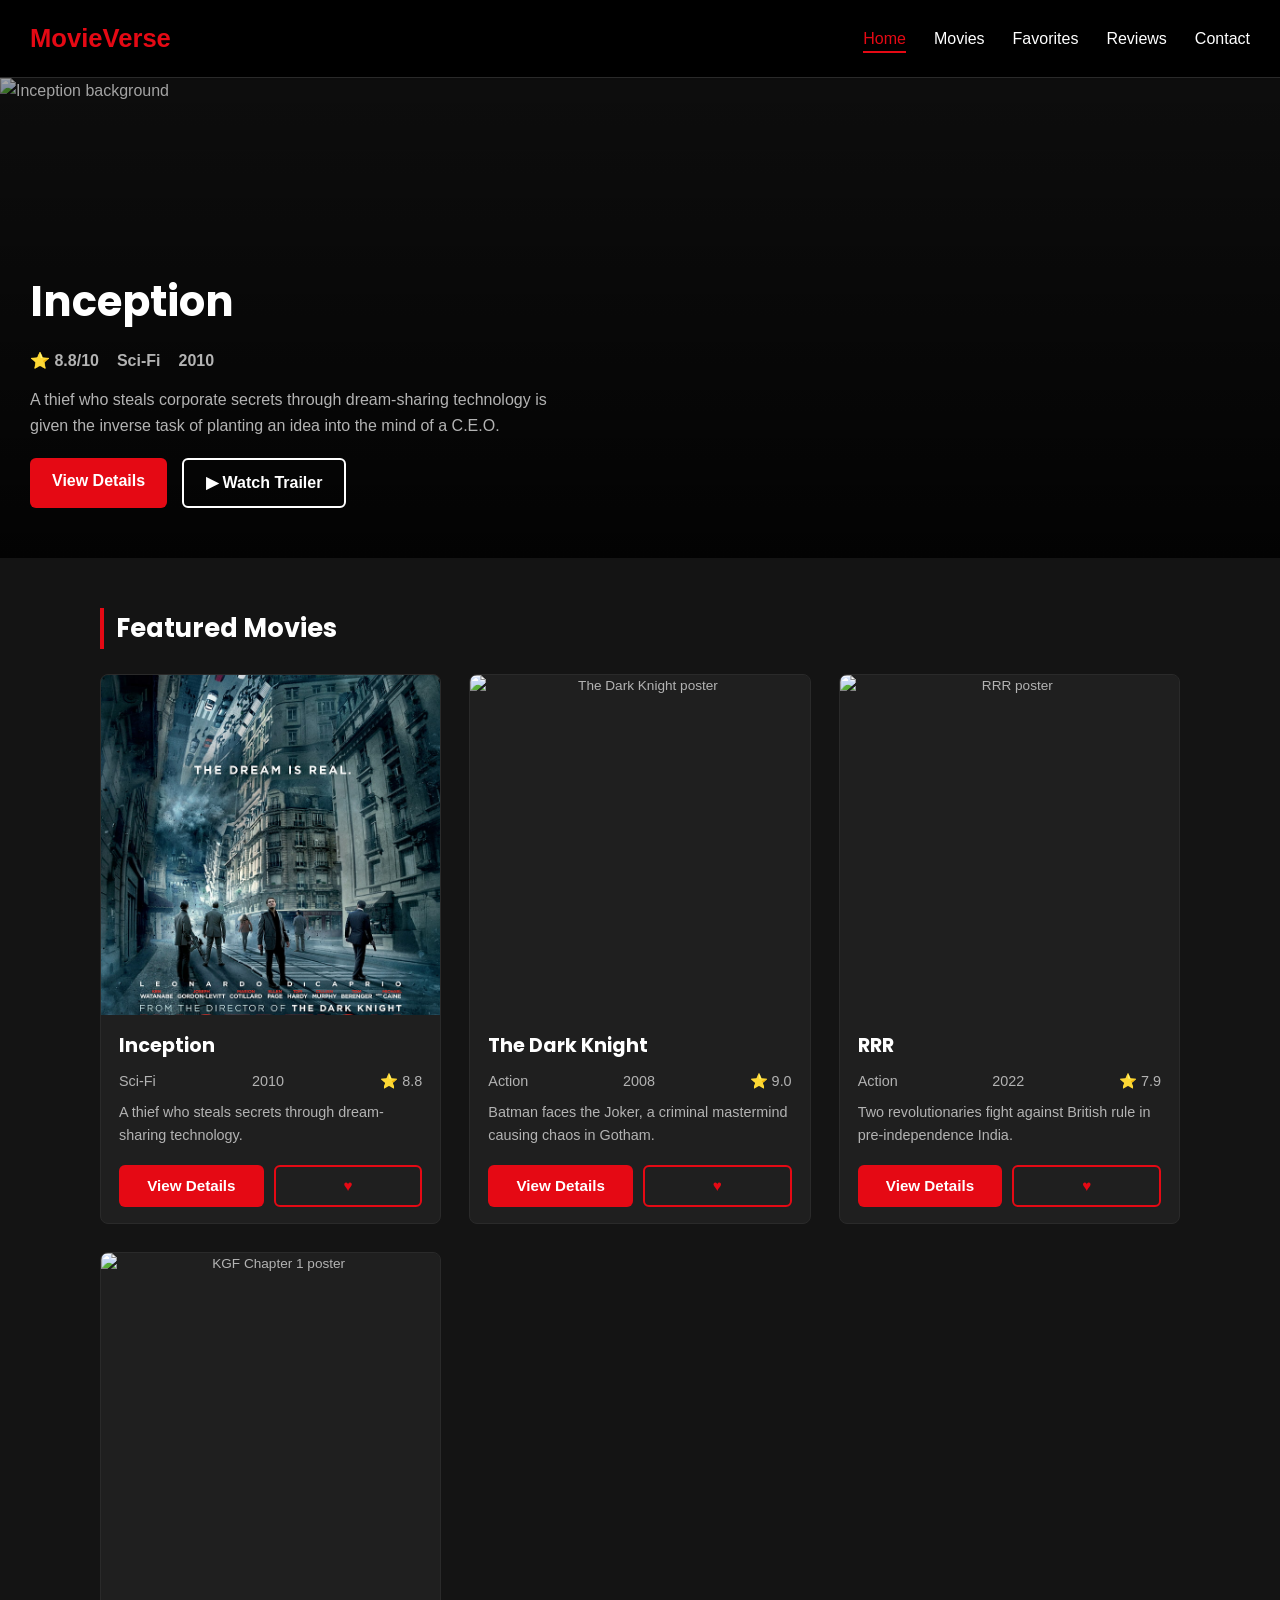
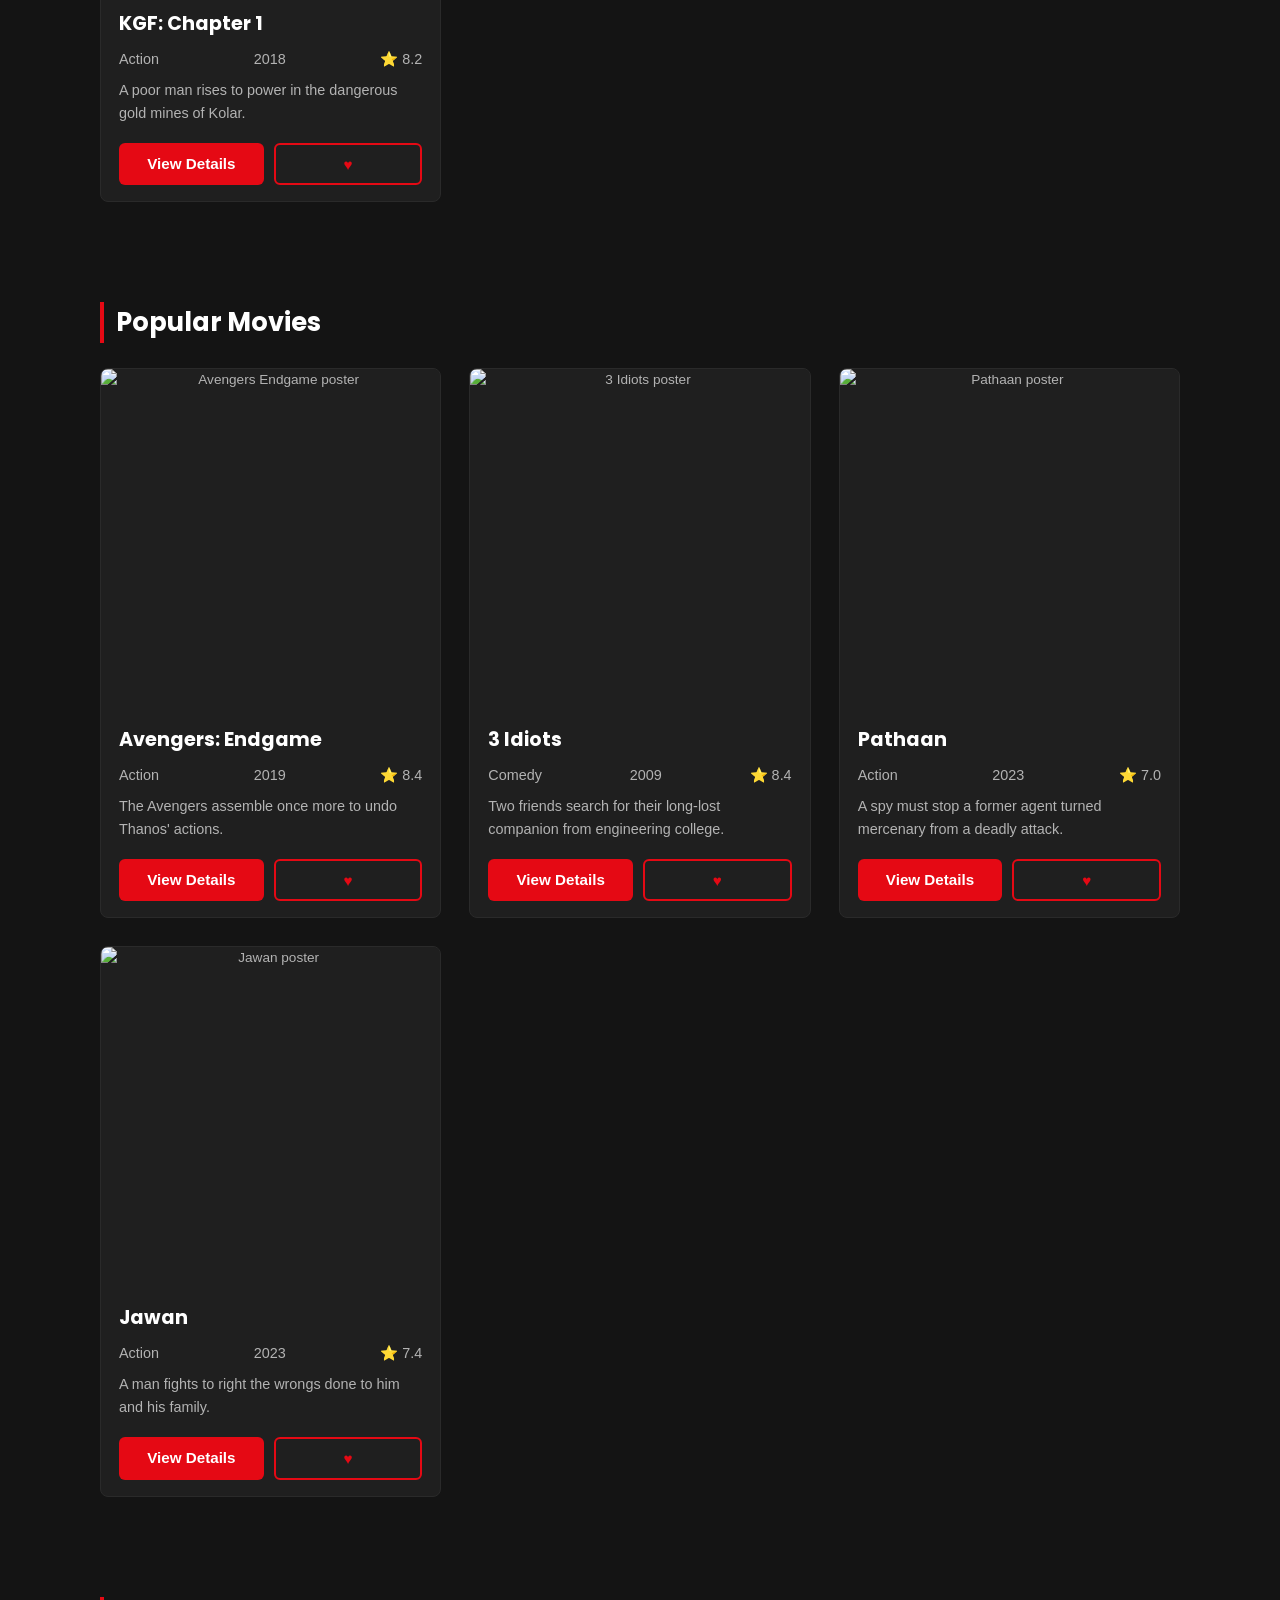
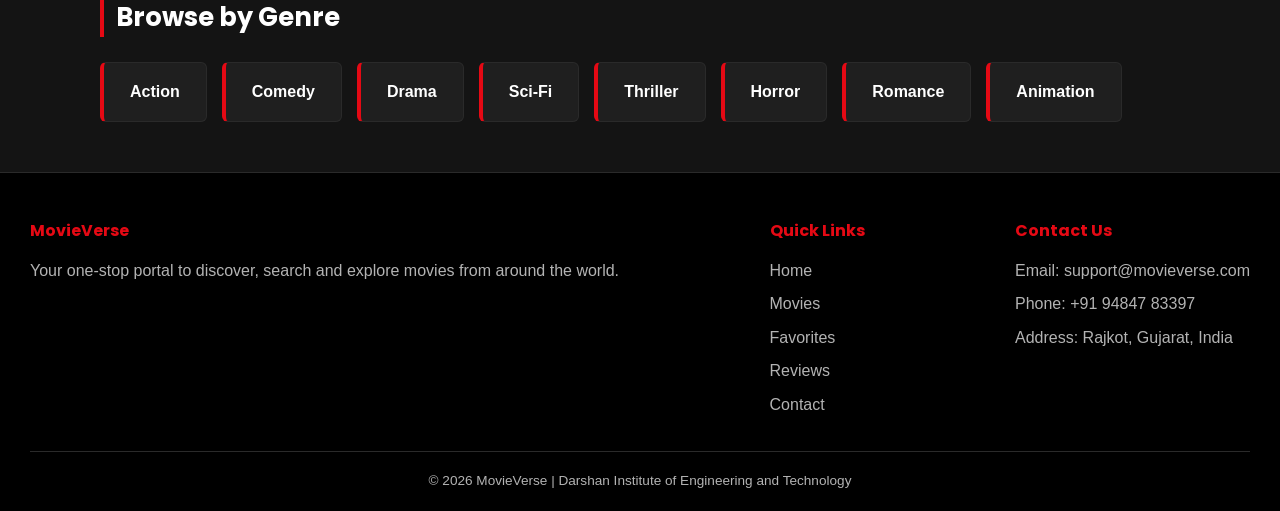
==== index.html @ 6d6afcc7 "commited..." ====
<!DOCTYPE html>
<html lang="en">
<head>
    <meta charset="UTF-8">
    <meta name="viewport" content="width=device-width, initial-scale=1.0">
    <title>CineVerse - Movie Information Portal</title>

    <!-- Google Font  -->
    <link rel="preconnect" href="https://fonts.googleapis.com">
    <link href="https://fonts.googleapis.com/css2?family=Poppins:wght@600;700&display=swap" rel="stylesheet">

    <link rel="stylesheet" href="css/style.css">
</head>
<body>

    <header class="site-header">
        <div class="logo">MovieVerse</div>

        <nav>
            <ul class="nav-menu">
                <li><a href="index.html" class="active">Home</a></li>
                <li><a href="movies.html">Movies</a></li>
                <li><a href="favorites.html">Favorites</a></li>
                <li><a href="reviews.html">Reviews</a></li>
                <li><a href="contact.html">Contact</a></li>
            </ul>
        </nav>
    </header>

    <main>
        <section class="hero">
            <img class="hero-bg" src="https://wallpapercave.com/wp/wp11374646.jpg" alt="Inception background">
            <div class="hero-overlay"></div>
        
            <div class="hero-content">
                <h1>Inception</h1>
                <div class="hero-meta">
                    <span>⭐ 8.8/10</span>
                    <span>Sci-Fi</span>
                    <span>2010</span>
                </div>
                <p>A thief who steals corporate secrets through dream-sharing technology
                    is given the inverse task of planting an idea into the mind of a C.E.O.</p>
        
                <div class="btn-group">
                    <a href="movie-details.html" class="btn">View Details</a>
                    <a href="#" class="btn btn-outline">▶ Watch Trailer</a>
                </div>
            </div>
        </section>

        <div class="container">

            <section class="section">
                <h2 class="section-title">Featured Movies</h2>

                <div class="movie-grid">

                    <article class="movie-card">
                        <img class="movie-poster" src="images/movies/inception.jpg" alt="Inception poster">
                        <div class="movie-info">
                            <h3>Inception</h3>
                            <div class="movie-meta">
                                <span>Sci-Fi</span>
                                <span>2010</span>
                                <span>⭐ 8.8</span>
                            </div>
                            <p class="movie-desc">A thief who steals secrets through dream-sharing technology.</p>
                            <div class="movie-actions">
                                <a href="movie-details.html" class="btn">View Details</a>
                                <button class="btn favoriteButton">♥</button>
                            </div>
                        </div>
                    </article>

                    <article class="movie-card">
                    <img class="movie-poster" src="https://wallpapercave.com/wp/kr87rMu.jpg" alt="The Dark Knight poster">
                        <div class="movie-info">
                            <h3>The Dark Knight</h3>
                            <div class="movie-meta">
                                <span>Action</span>
                                <span>2008</span>
                                <span>⭐ 9.0</span>
                            </div>
                            <p class="movie-desc">Batman faces the Joker, a criminal mastermind causing chaos in Gotham.</p>
                            <div class="movie-actions">
                                <a href="movie-details.html" class="btn">View Details</a>
                                <button class="btn favoriteButton">♥</button>
                            </div>
                        </div>
                    </article>

                    <article class="movie-card">
                        <img class="movie-poster" src="https://wallpapercave.com/wp/wp10944811.jpg" alt="RRR poster">
                        <div class="movie-info">
                            <h3>RRR</h3>
                            <div class="movie-meta">
                                <span>Action</span>
                                <span>2022</span>
                                <span>⭐ 7.9</span>
                            </div>
                            <p class="movie-desc">Two revolutionaries fight against British rule in pre-independence India.</p>
                            <div class="movie-actions">
                                <a href="movie-details.html" class="btn">View Details</a>
                                <button class="btn favoriteButton">♥</button>
                            </div>
                        </div>
                    </article>

                    <article class="movie-card">
                        <img class="movie-poster" src="https://wallpapercave.com/wp/wp4019387.jpg" alt="KGF Chapter 1 poster">
                        <div class="movie-info">
                            <h3>KGF: Chapter 1</h3>
                            <div class="movie-meta">
                                <span>Action</span>
                                <span>2018</span>
                                <span>⭐ 8.2</span>
                            </div>
                            <p class="movie-desc">A poor man rises to power in the dangerous gold mines of Kolar.</p>
                            <div class="movie-actions">
                                <a href="movie-details.html" class="btn">View Details</a>
                                <button class="btn favoriteButton">♥</button>
                            </div>
                        </div>
                    </article>

                </div>
            </section>

            <!-- ===================== POPULAR MOVIES ===================== -->
            <section class="section">
                <h2 class="section-title">Popular Movies</h2>

                <div class="movie-grid">

                    <article class="movie-card">
                        <img class="movie-poster" src="https://wallpapercave.com/wp/wp4309529.jpg" alt="Avengers Endgame poster">
                        <div class="movie-info">
                            <h3>Avengers: Endgame</h3>
                            <div class="movie-meta">
                                <span>Action</span>
                                <span>2019</span>
                                <span>⭐ 8.4</span>
                            </div>
                            <p class="movie-desc">The Avengers assemble once more to undo Thanos' actions.</p>
                            <div class="movie-actions">
                                <a href="movie-details.html" class="btn">View Details</a>
                                <button class="btn favoriteButton">♥</button>
                            </div>
                        </div>
                    </article>

                    <article class="movie-card">
                        <img class="movie-poster" src="https://wallpapercave.com/wp/wp6568157.jpg" alt="3 Idiots poster">
                        <div class="movie-info">
                            <h3>3 Idiots</h3>
                            <div class="movie-meta">
                                <span>Comedy</span>
                                <span>2009</span>
                                <span>⭐ 8.4</span>
                            </div>
                            <p class="movie-desc">Two friends search for their long-lost companion from engineering college.</p>
                            <div class="movie-actions">
                                <a href="movie-details.html" class="btn">View Details</a>
                                <button class="btn favoriteButton">♥</button>
                            </div>
                        </div>
                    </article>

                    <article class="movie-card">
                        <img class="movie-poster" src="https://wallpapercave.com/wp/wp11957000.jpg" alt="Pathaan poster">
                        <div class="movie-info">
                            <h3>Pathaan</h3>
                            <div class="movie-meta">
                                <span>Action</span>
                                <span>2023</span>
                                <span>⭐ 7.0</span>
                            </div>
                            <p class="movie-desc">A spy must stop a former agent turned mercenary from a deadly attack.</p>
                            <div class="movie-actions">
                                <a href="movie-details.html" class="btn">View Details</a>
                                <button class="btn favoriteButton">♥</button>
                            </div>
                        </div>
                    </article>

                    <article class="movie-card">
                        <img class="movie-poster" src="https://www.bollywoodhungama.com/wp-content/uploads/2021/07/Jawan-1.jpeg" alt="Jawan poster">
                        <div class="movie-info">
                            <h3>Jawan</h3>
                            <div class="movie-meta">
                                <span>Action</span>
                                <span>2023</span>
                                <span>⭐ 7.4</span>
                            </div>
                            <p class="movie-desc">A man fights to right the wrongs done to him and his family.</p>
                            <div class="movie-actions">
                                <a href="movie-details.html" class="btn">View Details</a>
                                <button class="btn favoriteButton">♥</button>
                            </div>
                        </div>
                    </article>

                </div>
            </section>

            <!-- ===================== GENRES ===================== -->
            <section class="section">
                <h2 class="section-title">Browse by Genre</h2>

                <div class="genre-list">
                    <div class="genre-box">Action</div>
                    <div class="genre-box">Comedy</div>
                    <div class="genre-box">Drama</div>
                    <div class="genre-box">Sci-Fi</div>
                    <div class="genre-box">Thriller</div>
                    <div class="genre-box">Horror</div>
                    <div class="genre-box">Romance</div>
                    <div class="genre-box">Animation</div>
                </div>
            </section>

        </div>
    </main>

    <footer class="site-footer">
        <div class="footer-columns">
            <div class="footer-col">
                <h4>MovieVerse</h4>
                <p>Your one-stop portal to discover, search and explore movies from around the world.</p>
            </div>

            <div class="footer-col">
                <h4>Quick Links</h4>
                <a href="index.html">Home</a>
                <a href="movies.html">Movies</a>
                <a href="favorites.html">Favorites</a>
                <a href="reviews.html">Reviews</a>
                <a href="contact.html">Contact</a>
            </div>

            <div class="footer-col">
                <h4>Contact Us</h4>
                <p>Email: support@movieverse.com</p>
                <p>Phone: +91 94847 83397</p>
                <p>Address: Rajkot, Gujarat, India</p>
            </div>
        </div>

        <div class="footer-bottom">
            <p>&copy; 2026 MovieVerse | Darshan Institute of Engineering and Technology</p>
        </div>
    </footer>

    <script src="js/script.js"></script>
</body>
</html>
---- css/style.css ----
/* =====================================================
   MOVIEVERSE - MOVIE INFORMATION PORTAL
   style.css
   Weeks 1-3: HTML + CSS only (no JavaScript yet)
   Theme: Dark cinematic theme with ONE accent color (red)
   Layout tools used: CSS GRID + FLEXBOX
   ===================================================== */

/* -----------------------------------------------------
   1. COLOR VARIABLES
   Only a few simple variables for the main colors.
   This keeps the theme consistent and easy to change.
   ----------------------------------------------------- */
:root {
    --bg-dark: #141414;       /* main page background */
    --bg-card: #1f1f1f;       /* card / surface background */
    --accent: #e50914;        /* single accent color (red) */
    --text-main: #ffffff;     /* main text color */
    --text-secondary: #b3b3b3;/* secondary / muted text color */
}

/* -----------------------------------------------------
   2. RESET
   Removes default browser spacing so layout is predictable.
   ----------------------------------------------------- */
* {
    margin: 0;
    padding: 0;
    box-sizing: border-box;
}

body {
    background-color: var(--bg-dark);
    color: var(--text-main);
    font-family: Arial, Helvetica, sans-serif;
    line-height: 1.6;
}

h1, h2, h3, h4 {
    font-family: 'Poppins', sans-serif;
}

a {
    text-decoration: none;
    color: inherit;
}

ul {
    list-style: none;
}

img {
    max-width: 100%;
    display: block;
}

/* -----------------------------------------------------
   3. CONTAINER
   A simple reusable class to keep page content centered
   and away from the edges of the screen.
   ----------------------------------------------------- */
.container {
    max-width: 1200px;
    margin: 0 auto;
    padding: 0 30px;
}

/* -----------------------------------------------------
   4. HEADER + NAVIGATION (FLEXBOX)
   Flexbox places the logo and the nav menu on the
   same row, with space between them.
   ----------------------------------------------------- */
.site-header {
    background-color: #000000;
    display: flex;
    justify-content: space-between;
    align-items: center;
    padding: 18px 30px;
    position: sticky;
    top: 0;
    z-index: 100;
    border-bottom: 1px solid #2a2a2a;
}

.logo {
    font-size: 1.6rem;
    font-weight: 700;
    color: var(--accent);
}

.nav-menu {
    display: flex;      /* nav items placed side by side */
    gap: 28px;
}

.nav-menu a {
    color: var(--text-main);
    font-weight: 500;
    padding-bottom: 4px;
    border-bottom: 2px solid transparent;
    transition: color 0.2s ease;
}

.nav-menu a:hover,
.nav-menu a.active {
    color: var(--accent);
    border-bottom: 2px solid var(--accent);
}

/* -----------------------------------------------------
   5. BUTTONS
   One consistent button style used across the whole site.
   ----------------------------------------------------- */
.btn {
    display: inline-block;
    background-color: var(--accent);
    color: var(--text-main);
    padding: 10px 22px;
    border: none;
    border-radius: 6px;
    font-weight: 600;
    cursor: pointer;
    transition: transform 0.2s ease, background-color 0.2s ease;
}

.btn:hover {
    background-color: #ff2030;
    transform: translateY(-2px);
}

.btn-outline {
    background-color: transparent;
    border: 2px solid var(--text-main);
}

.btn-outline:hover {
    background-color: var(--text-main);
    color: var(--bg-dark);
}

/* Group of buttons placed side by side (FLEXBOX) */
.btn-group {
    display: flex;
    gap: 15px;
    flex-wrap: wrap;
}

/* -----------------------------------------------------
   6. HERO / BANNER SECTION (Home Page)
   Three stacked layers: photo -> dark overlay -> text.
   FLEXBOX aligns the text at the bottom of the box.
   ----------------------------------------------------- */
.hero {
    position: relative;
    /* anchor point for the layers below */
    height: 480px;
    overflow: hidden;
    /* keeps the photo from spilling outside the box */
    display: flex;
    align-items: flex-end;
}

/* Layer 1: the actual photo, stretched to fill the whole hero box */
.hero-bg {
    position: absolute;
    top: 0;
    left: 0;
    width: 100%;
    height: 100%;
    object-fit: cover;
    /* fills the box without stretching/distorting */
    z-index: 1;
}

/* Layer 2: dark gradient on top of the photo, so white text stays readable */
.hero-overlay {
    position: absolute;
    top: 0;
    left: 0;
    width: 100%;
    height: 100%;
    background: linear-gradient(rgba(0, 0, 0, 0.35), rgba(0, 0, 0, 0.85));
    z-index: 2;
}

/* Layer 3: the text and buttons, sitting above both layers above */
.hero-content {
    position: relative;
    z-index: 3;
    padding: 50px 30px;
    max-width: 600px;
}

.hero-content h1 {
    font-size: 2.6rem;
    margin-bottom: 12px;
}

.hero-meta {
    display: flex;
    /* rating, genre, year placed in one row */
    gap: 18px;
    margin-bottom: 14px;
    color: var(--text-secondary);
    font-weight: 600;
}

.hero-content p {
    color: var(--text-secondary);
    margin-bottom: 20px;
}

/* -----------------------------------------------------
   7. SECTION TITLES
   ----------------------------------------------------- */
.section {
    padding: 50px 30px;
}

.section-title {
    font-size: 1.6rem;
    margin-bottom: 25px;
    border-left: 4px solid var(--accent);
    padding-left: 12px;
}

.section-subtitle {
    color: var(--text-secondary);
    margin-bottom: 25px;
}

/* -----------------------------------------------------
   8. MOVIE GRID (CSS GRID)
   GRID auto-fits as many cards per row as possible.
   This is what makes the layout responsive by itself.
   ----------------------------------------------------- */
.movie-grid {
    display: grid;
    grid-template-columns: repeat(auto-fit, minmax(260px, 1fr));
    gap: 28px;
}

/* -----------------------------------------------------
   9. MOVIE CARD (FLEXBOX inside a GRID item)
   The card itself uses flexbox so its content stacks in
   a column and the buttons stay at the bottom.
   ----------------------------------------------------- */
.movie-card {
    background-color: var(--bg-card);
    border: 1px solid #2a2a2a;
    border-radius: 8px;
    overflow: hidden;
    display: flex;
    flex-direction: column;
    transition: transform 0.25s ease, box-shadow 0.25s ease;
}

.movie-card:hover {
    transform: translateY(-6px);
    box-shadow: 0 10px 22px rgba(229, 9, 20, 0.25);
}

.movie-poster {
    width: 100%;
    height: 340px;
    object-fit: cover;     /* makes any poster size/shape fill the box neatly */
    transition: transform 0.3s ease;

    /* These properties only matter if an image fails to load -
       they turn a broken image into a neat, theme-colored box
       showing the alt text instead of an ugly broken icon. */
    background-color: var(--bg-card);
    color: var(--text-secondary);
    font-size: 0.85rem;
    text-align: center;
}

.movie-card:hover .movie-poster {
    transform: scale(1.05);
}

.movie-info {
    padding: 16px 18px;
    display: flex;
    flex-direction: column;
    gap: 8px;
    flex-grow: 1;
}

.movie-info h3 {
    font-size: 1.2rem;
}

.movie-meta {
    display: flex;         /* genre, year, rating in one row */
    justify-content: space-between;
    color: var(--text-secondary);
    font-size: 0.9rem;
}

.movie-desc {
    color: var(--text-secondary);
    font-size: 0.9rem;
}

.movie-actions {
    display: flex;         /* View Details + Favorite side by side */
    gap: 10px;
    margin-top: auto;      /* pushes the buttons to the bottom */
    padding-top: 10px;
}

.movie-actions .btn {
    flex: 1;
    text-align: center;
    padding: 9px 10px;
    font-size: 0.95rem;
}

.favoriteButton {
    background-color: transparent;
    border: 2px solid var(--accent);
    color: var(--accent);
}

.favoriteButton:hover {
    background-color: var(--accent);
    color: var(--text-main);
}

/* -----------------------------------------------------
   10. GENRE SECTION (FLEXBOX)
   ----------------------------------------------------- */
.genre-list {
    display: flex;
    flex-wrap: wrap;
    gap: 15px;
}

.genre-box {
    background-color: var(--bg-card);
    border: 1px solid #2a2a2a;
    border-left: 4px solid var(--accent);
    padding: 16px 26px;
    border-radius: 6px;
    font-weight: 600;
    transition: background-color 0.2s ease;
}

.genre-box:hover {
    background-color: var(--accent);
}

/* -----------------------------------------------------
   11. SEARCH / FILTER / SORT AREA (Movies page - FLEXBOX)
   ----------------------------------------------------- */
.search-filter-area {
    background-color: var(--bg-card);
    padding: 22px;
    border-radius: 8px;
    margin-bottom: 30px;
    display: flex;
    flex-wrap: wrap;
    gap: 18px;
    align-items: center;
}

.search-box {
    display: flex;
    gap: 10px;
    flex-grow: 1;
    min-width: 220px;
}

.search-box input {
    flex-grow: 1;
    padding: 10px 14px;
    border-radius: 6px;
    border: 1px solid #333;
    background-color: var(--bg-dark);
    color: var(--text-main);
}

.filter-group {
    display: flex;
    flex-wrap: wrap;
    gap: 12px;
}

.filter-group select {
    padding: 9px 12px;
    border-radius: 6px;
    border: 1px solid #333;
    background-color: var(--bg-dark);
    color: var(--text-main);
}

/* -----------------------------------------------------
   12. FORMS (Reviews & Contact pages - FLEXBOX)
   ----------------------------------------------------- */
.form-box {
    background-color: var(--bg-card);
    padding: 30px;
    border-radius: 8px;
    max-width: 550px;
    border-top: 3px solid var(--accent);
}

.form-group {
    display: flex;
    flex-direction: column;
    gap: 6px;
    margin-bottom: 18px;
}

.form-group label {
    font-weight: 600;
}

.form-group input,
.form-group select,
.form-group textarea {
    padding: 10px 12px;
    border-radius: 6px;
    border: 1px solid #333;
    background-color: var(--bg-dark);
    color: var(--text-main);
    font-family: inherit;
}

.form-group input:focus,
.form-group select:focus,
.form-group textarea:focus {
    outline: none;
    border-color: var(--accent);
}

/* -----------------------------------------------------
   13. REVIEW CARDS
   ----------------------------------------------------- */
.review-card {
    background-color: var(--bg-card);
    border-left: 4px solid var(--accent);
    padding: 18px 22px;
    border-radius: 6px;
    margin-bottom: 16px;
}

.review-top {
    display: flex;             /* name + date in one row */
    justify-content: space-between;
    color: var(--text-secondary);
    font-size: 0.85rem;
    margin-bottom: 8px;
}

/* -----------------------------------------------------
   14. MOVIE DETAILS PAGE (CSS GRID for main layout)
   ----------------------------------------------------- */
.details-main {
    display: grid;
    grid-template-columns: 320px 1fr;
    gap: 35px;
    margin-bottom: 40px;
}

.details-poster img {
    border-radius: 8px;
    border: 1px solid #2a2a2a;
    width: 100%;
    height: 460px;
    object-fit: cover;
    background-color: var(--bg-card);
    color: var(--text-secondary);
    text-align: center;
}

.details-info h1 {
    font-size: 2rem;
    margin-bottom: 15px;
}

/* Each info line uses FLEXBOX to line up the label and value */
.info-row {
    display: flex;
    gap: 10px;
    margin-bottom: 8px;
    border-bottom: 1px solid #2a2a2a;
    padding-bottom: 8px;
}

.info-row span:first-child {
    color: var(--text-secondary);
    min-width: 130px;
}

.cast-list {
    display: flex;
    flex-wrap: wrap;
    gap: 15px;
}

.cast-card {
    background-color: var(--bg-card);
    padding: 12px 18px;
    border-radius: 6px;
    text-align: center;
    min-width: 120px;
}

/* Trailer embed: a responsive 16:9 box that holds the YouTube
   iframe. The padding-bottom trick keeps the video at a perfect
   16:9 ratio no matter how wide or narrow the screen is. */
.trailer-wrapper {
    position: relative;
    width: 100%;
    padding-bottom: 56.25%;   /* 56.25% = 9 / 16, gives a 16:9 box */
    height: 0;
    border-radius: 8px;
    overflow: hidden;
    background-color: var(--bg-card);
}

.trailer-wrapper iframe {
    position: absolute;
    top: 0;
    left: 0;
    width: 100%;
    height: 100%;
    border: none;
}

/* -----------------------------------------------------
   15. FOOTER (FLEXBOX columns)
   ----------------------------------------------------- */
.site-footer {
    background-color: #000000;
    padding: 45px 30px 20px;
    border-top: 1px solid #2a2a2a;
}

.footer-columns {
    display: flex;
    flex-wrap: wrap;
    justify-content: space-between;
    gap: 30px;
    margin-bottom: 25px;
}

.footer-col h4 {
    margin-bottom: 14px;
    color: var(--accent);
}

.footer-col p,
.footer-col a {
    color: var(--text-secondary);
    display: block;
    margin-bottom: 8px;
}

.footer-bottom {
    text-align: center;
    color: var(--text-secondary);
    border-top: 1px solid #2a2a2a;
    padding-top: 18px;
    font-size: 0.85rem;
}

/* -----------------------------------------------------
   16. EMPTY STATE (Favorites page)
   ----------------------------------------------------- */
.empty-msg {
    text-align: center;
    color: var(--text-secondary);
    padding: 30px;
}

/* -----------------------------------------------------
   17. RESPONSIVE DESIGN (MEDIA QUERIES)
   The GRID and FLEXBOX rules above already adjust
   automatically in most places (the movie-grid reflows
   its columns by itself, for example). These media
   queries fine-tune spacing, sizing and stacking for
   tablet and mobile screens specifically.
   ----------------------------------------------------- */

/* ===== TABLET (screens 900px and narrower) ===== */
@media (max-width: 900px) {

    .container {
        padding: 0 20px;
    }

    .section {
        padding: 40px 20px;
    }

    .hero-content {
        max-width: 100%;
    }

    /* Movie details: poster and info stack instead of side-by-side */
    .details-main {
        grid-template-columns: 1fr;
    }

    .details-poster img {
        max-width: 320px;
        height: 380px;
        margin: 0 auto;
    }

    .footer-columns {
        gap: 25px;
    }
}

/* ===== MOBILE (screens 600px and narrower) ===== */
@media (max-width: 600px) {

    /* ----- Header & Navigation ----- */
    .site-header {
        flex-direction: column;
        gap: 14px;
        padding: 16px 20px;
    }

    .nav-menu {
        flex-wrap: wrap;
        justify-content: center;
        gap: 16px;
    }

    /* ----- Hero Banner -----
       IMPORTANT: the hero photo and overlay are position:absolute,
       so they need the parent (.hero) to have a fixed height.
       Using "auto" here would collapse them to zero height,
       which is why a set pixel height is used instead. */
    .hero {
        height: 420px;
    }

    .hero-content {
        padding: 25px 20px;
    }

    .hero-content h1 {
        font-size: 1.7rem;
    }

    .hero-meta {
        flex-wrap: wrap;
        gap: 10px;
    }

    /* ----- General Sections ----- */
    .container {
        padding: 0 16px;
    }

    .section {
        padding: 30px 16px;
    }

    .section-title {
        font-size: 1.3rem;
    }

    /* ----- Movie Grid & Cards ----- */
    .movie-grid {
        gap: 18px;
    }

    /* ----- Search / Filter / Sort ----- */
    .search-filter-area {
        flex-direction: column;
        align-items: stretch;
    }

    /* ----- Forms (Review & Contact pages) ----- */
    .form-box {
        max-width: 100%;
        padding: 20px;
    }

    /* ----- Movie Details Page ----- */
    .details-info h1 {
        font-size: 1.5rem;
    }

    /* Label/value pairs stack instead of sitting side by side,
       so long values never get squeezed on a narrow screen. */
    .info-row {
        flex-direction: column;
        gap: 2px;
    }

    .info-row span:first-child {
        min-width: 0;
        font-size: 0.85rem;
    }

    .cast-list {
        justify-content: center;
    }

    /* ----- Footer ----- */
    .footer-columns {
        flex-direction: column;
    }

    .site-footer {
        padding: 35px 16px 20px;
    }
}
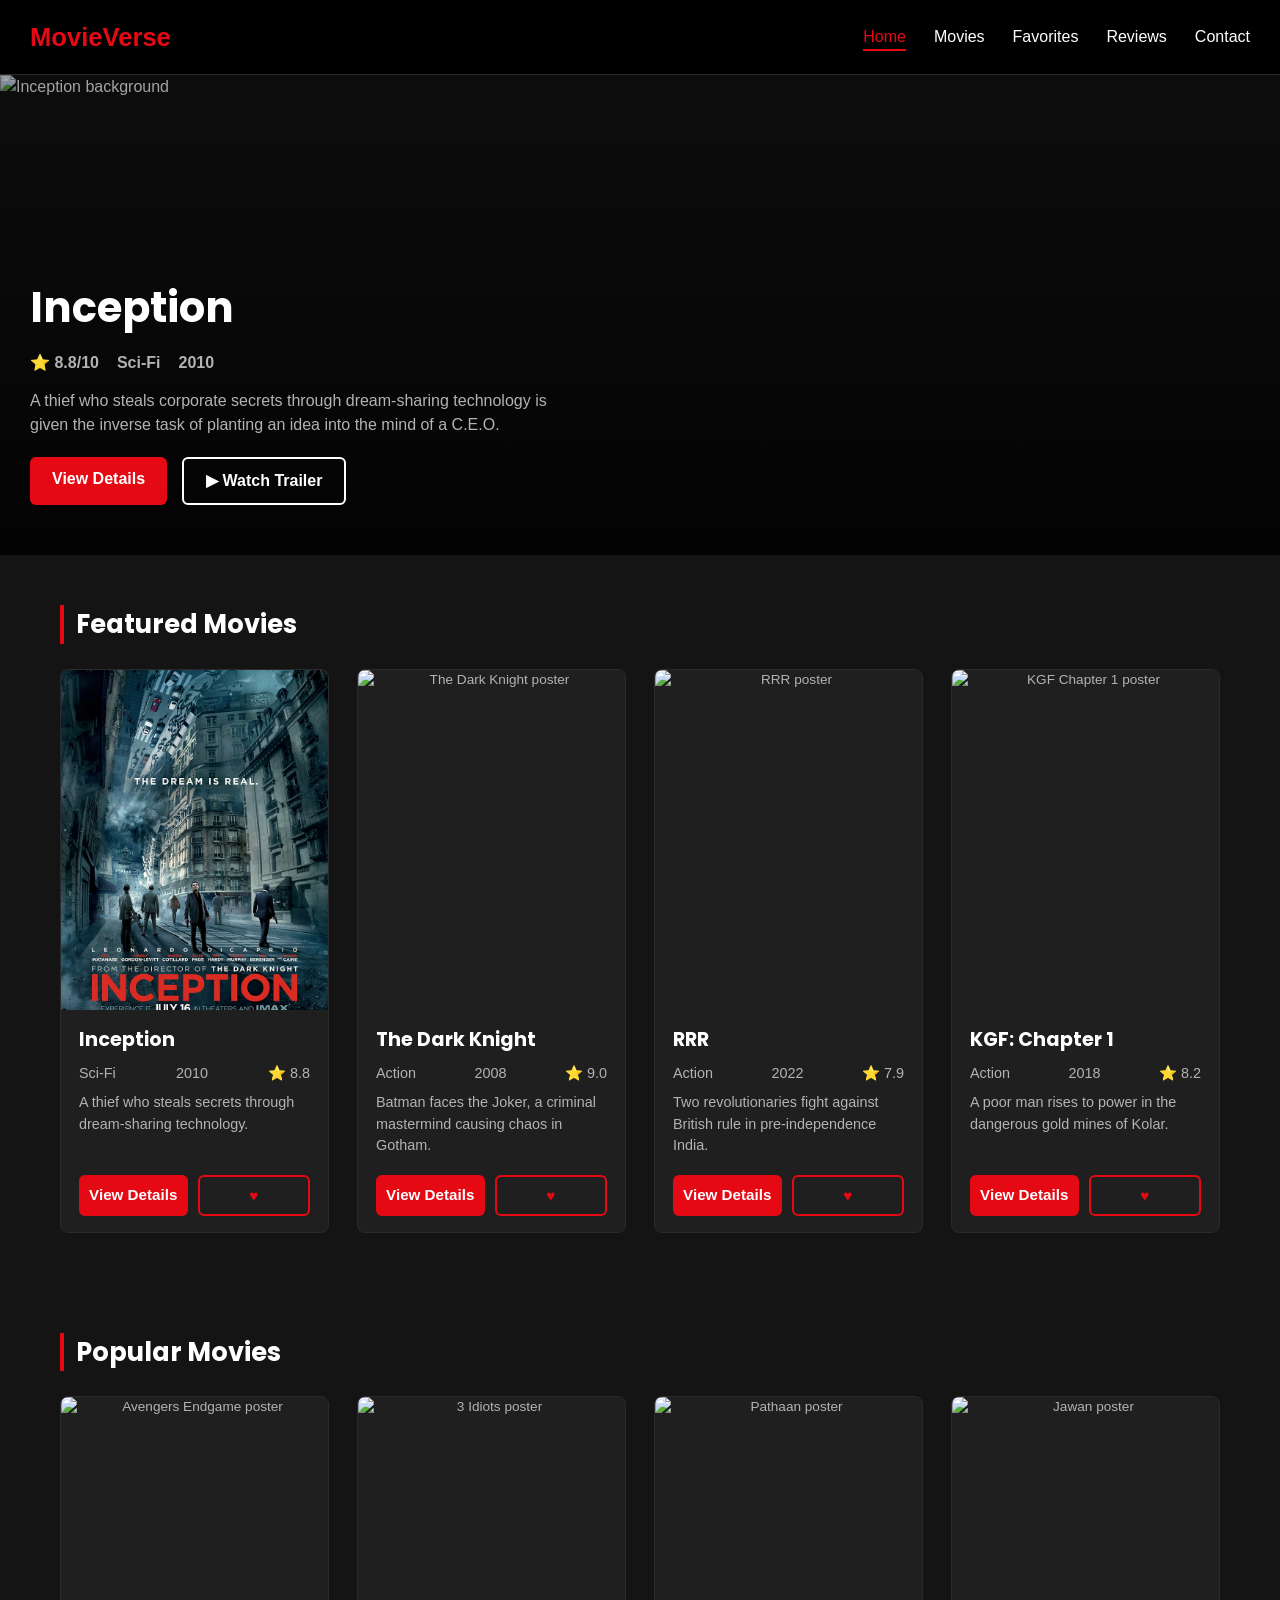
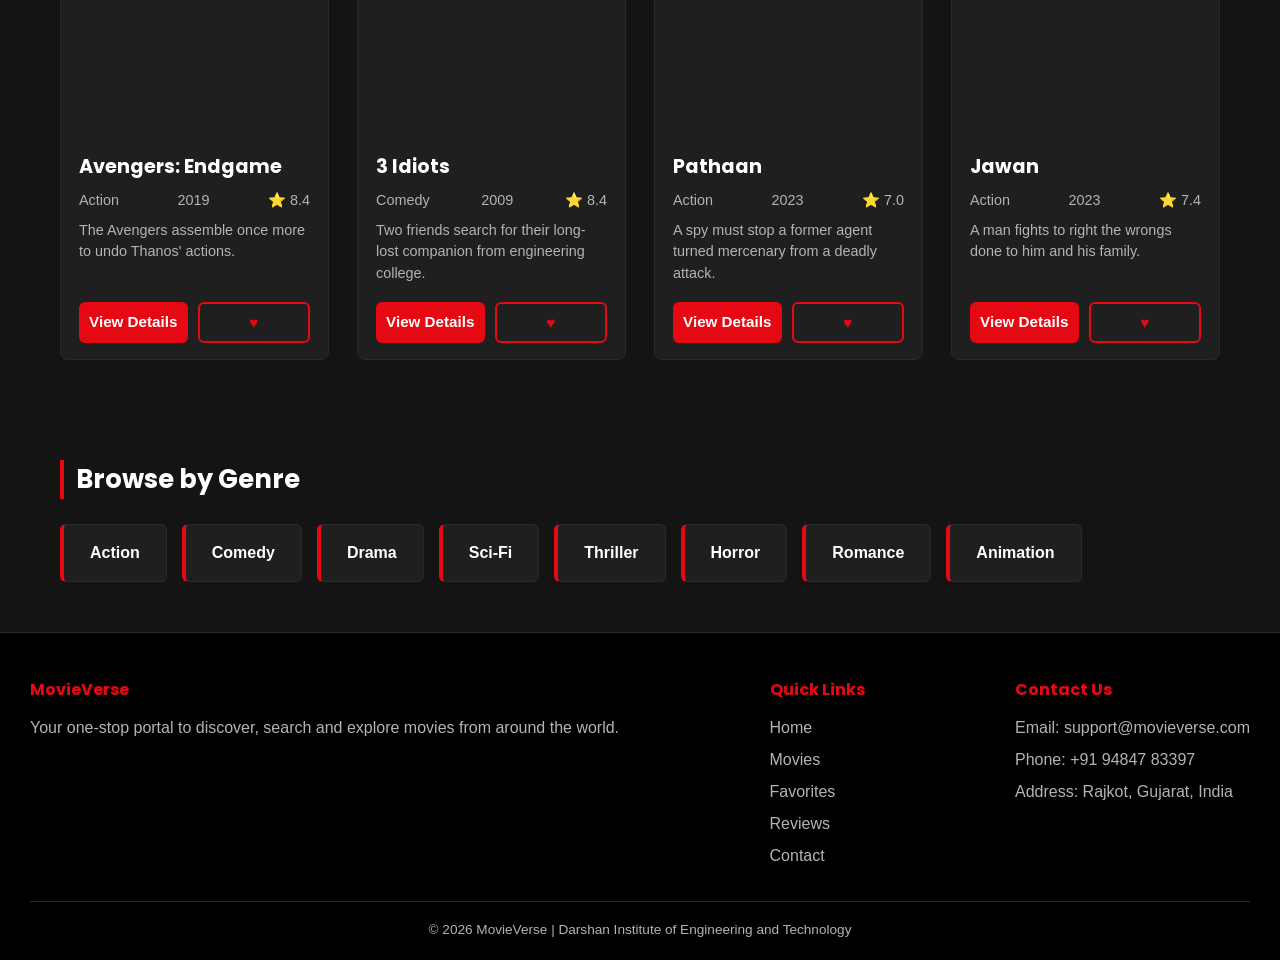
==== commit 8c3a1df9: "commit" ====
--- a/index.html
+++ b/index.html
@@ -44,7 +44,7 @@
         
                 <div class="btn-group">
                     <a href="movie-details.html" class="btn">View Details</a>
-                    <a href="#" class="btn btn-outline">▶ Watch Trailer</a>
+                    <a href="https://youtu.be/YoHD9XEInc0" target="_blank"  class="btn btn-outline">▶ Watch Trailer</a>
                 </div>
             </div>
         </section>
--- a/css/style.css
+++ b/css/style.css
@@ -1,28 +1,11 @@
-/* =====================================================
-   MOVIEVERSE - MOVIE INFORMATION PORTAL
-   style.css
-   Weeks 1-3: HTML + CSS only (no JavaScript yet)
-   Theme: Dark cinematic theme with ONE accent color (red)
-   Layout tools used: CSS GRID + FLEXBOX
-   ===================================================== */
-
-/* -----------------------------------------------------
-   1. COLOR VARIABLES
-   Only a few simple variables for the main colors.
-   This keeps the theme consistent and easy to change.
-   ----------------------------------------------------- */
 :root {
-    --bg-dark: #141414;       /* main page background */
-    --bg-card: #1f1f1f;       /* card / surface background */
-    --accent: #e50914;        /* single accent color (red) */
-    --text-main: #ffffff;     /* main text color */
-    --text-secondary: #b3b3b3;/* secondary / muted text color */
-}
-
-/* -----------------------------------------------------
-   2. RESET
-   Removes default browser spacing so layout is predictable.
-   ----------------------------------------------------- */
+    --bg-dark: #141414;   
+    --bg-card: #1f1f1f;  
+    --accent: #e50914;      
+    --text-main: #ffffff;     
+    --text-secondary: #b3b3b3;
+}
+
 * {
     margin: 0;
     padding: 0;
@@ -33,7 +16,7 @@
     background-color: var(--bg-dark);
     color: var(--text-main);
     font-family: Arial, Helvetica, sans-serif;
-    line-height: 1.6;
+    line-height: 1.5;
 }
 
 h1, h2, h3, h4 {
@@ -51,34 +34,24 @@
 
 img {
     max-width: 100%;
-    display: block;
-}
-
-/* -----------------------------------------------------
-   3. CONTAINER
-   A simple reusable class to keep page content centered
-   and away from the edges of the screen.
-   ----------------------------------------------------- */
+    display: block;/* removes the small gap below images */
+}
+
 .container {
-    max-width: 1200px;
+    max-width: 2000px;
     margin: 0 auto;
     padding: 0 30px;
 }
 
-/* -----------------------------------------------------
-   4. HEADER + NAVIGATION (FLEXBOX)
-   Flexbox places the logo and the nav menu on the
-   same row, with space between them.
-   ----------------------------------------------------- */
 .site-header {
     background-color: #000000;
     display: flex;
     justify-content: space-between;
     align-items: center;
     padding: 18px 30px;
-    position: sticky;
+    position:sticky;
     top: 0;
-    z-index: 100;
+    z-index: 10;
     border-bottom: 1px solid #2a2a2a;
 }
 
@@ -89,7 +62,7 @@
 }
 
 .nav-menu {
-    display: flex;      /* nav items placed side by side */
+    display: flex;     
     gap: 28px;
 }
 
@@ -107,10 +80,6 @@
     border-bottom: 2px solid var(--accent);
 }
 
-/* -----------------------------------------------------
-   5. BUTTONS
-   One consistent button style used across the whole site.
-   ----------------------------------------------------- */
 .btn {
     display: inline-block;
     background-color: var(--accent);
@@ -138,29 +107,20 @@
     color: var(--bg-dark);
 }
 
-/* Group of buttons placed side by side (FLEXBOX) */
 .btn-group {
     display: flex;
     gap: 15px;
     flex-wrap: wrap;
 }
 
-/* -----------------------------------------------------
-   6. HERO / BANNER SECTION (Home Page)
-   Three stacked layers: photo -> dark overlay -> text.
-   FLEXBOX aligns the text at the bottom of the box.
-   ----------------------------------------------------- */
 .hero {
     position: relative;
-    /* anchor point for the layers below */
     height: 480px;
     overflow: hidden;
-    /* keeps the photo from spilling outside the box */
     display: flex;
     align-items: flex-end;
 }
 
-/* Layer 1: the actual photo, stretched to fill the whole hero box */
 .hero-bg {
     position: absolute;
     top: 0;
@@ -168,11 +128,9 @@
     width: 100%;
     height: 100%;
     object-fit: cover;
-    /* fills the box without stretching/distorting */
     z-index: 1;
 }
 
-/* Layer 2: dark gradient on top of the photo, so white text stays readable */
 .hero-overlay {
     position: absolute;
     top: 0;
@@ -183,7 +141,6 @@
     z-index: 2;
 }
 
-/* Layer 3: the text and buttons, sitting above both layers above */
 .hero-content {
     position: relative;
     z-index: 3;
@@ -198,7 +155,6 @@
 
 .hero-meta {
     display: flex;
-    /* rating, genre, year placed in one row */
     gap: 18px;
     margin-bottom: 14px;
     color: var(--text-secondary);
@@ -210,9 +166,6 @@
     margin-bottom: 20px;
 }
 
-/* -----------------------------------------------------
-   7. SECTION TITLES
-   ----------------------------------------------------- */
 .section {
     padding: 50px 30px;
 }
@@ -229,46 +182,33 @@
     margin-bottom: 25px;
 }
 
-/* -----------------------------------------------------
-   8. MOVIE GRID (CSS GRID)
-   GRID auto-fits as many cards per row as possible.
-   This is what makes the layout responsive by itself.
-   ----------------------------------------------------- */
 .movie-grid {
     display: grid;
     grid-template-columns: repeat(auto-fit, minmax(260px, 1fr));
     gap: 28px;
 }
 
-/* -----------------------------------------------------
-   9. MOVIE CARD (FLEXBOX inside a GRID item)
-   The card itself uses flexbox so its content stacks in
-   a column and the buttons stay at the bottom.
-   ----------------------------------------------------- */
 .movie-card {
     background-color: var(--bg-card);
     border: 1px solid #2a2a2a;
     border-radius: 8px;
     overflow: hidden;
     display: flex;
-    flex-direction: column;
+    flex-direction:column;
     transition: transform 0.25s ease, box-shadow 0.25s ease;
 }
 
 .movie-card:hover {
     transform: translateY(-6px);
-    box-shadow: 0 10px 22px rgba(229, 9, 20, 0.25);
+    box-shadow: 0px 10px 22px rgba(229, 9, 20, 0.25); 
+    /* horizontal, vertical , blur, color */
 }
 
 .movie-poster {
     width: 100%;
     height: 340px;
-    object-fit: cover;     /* makes any poster size/shape fill the box neatly */
+    object-fit: cover;     
     transition: transform 0.3s ease;
-
-    /* These properties only matter if an image fails to load -
-       they turn a broken image into a neat, theme-colored box
-       showing the alt text instead of an ugly broken icon. */
     background-color: var(--bg-card);
     color: var(--text-secondary);
     font-size: 0.85rem;
@@ -292,7 +232,7 @@
 }
 
 .movie-meta {
-    display: flex;         /* genre, year, rating in one row */
+    display: flex;        
     justify-content: space-between;
     color: var(--text-secondary);
     font-size: 0.9rem;
@@ -304,9 +244,9 @@
 }
 
 .movie-actions {
-    display: flex;         /* View Details + Favorite side by side */
+    display: flex;      
     gap: 10px;
-    margin-top: auto;      /* pushes the buttons to the bottom */
+    margin-top: auto;   
     padding-top: 10px;
 }
 
@@ -328,9 +268,6 @@
     color: var(--text-main);
 }
 
-/* -----------------------------------------------------
-   10. GENRE SECTION (FLEXBOX)
-   ----------------------------------------------------- */
 .genre-list {
     display: flex;
     flex-wrap: wrap;
@@ -351,9 +288,6 @@
     background-color: var(--accent);
 }
 
-/* -----------------------------------------------------
-   11. SEARCH / FILTER / SORT AREA (Movies page - FLEXBOX)
-   ----------------------------------------------------- */
 .search-filter-area {
     background-color: var(--bg-card);
     padding: 22px;
@@ -395,9 +329,8 @@
     color: var(--text-main);
 }
 
-/* -----------------------------------------------------
-   12. FORMS (Reviews & Contact pages - FLEXBOX)
-   ----------------------------------------------------- */
+/* FORMS */
+
 .form-box {
     background-color: var(--bg-card);
     padding: 30px;
@@ -435,9 +368,6 @@
     border-color: var(--accent);
 }
 
-/* -----------------------------------------------------
-   13. REVIEW CARDS
-   ----------------------------------------------------- */
 .review-card {
     background-color: var(--bg-card);
     border-left: 4px solid var(--accent);
@@ -447,16 +377,13 @@
 }
 
 .review-top {
-    display: flex;             /* name + date in one row */
+    display: flex;             
     justify-content: space-between;
     color: var(--text-secondary);
     font-size: 0.85rem;
     margin-bottom: 8px;
 }
 
-/* -----------------------------------------------------
-   14. MOVIE DETAILS PAGE (CSS GRID for main layout)
-   ----------------------------------------------------- */
 .details-main {
     display: grid;
     grid-template-columns: 320px 1fr;
@@ -480,7 +407,6 @@
     margin-bottom: 15px;
 }
 
-/* Each info line uses FLEXBOX to line up the label and value */
 .info-row {
     display: flex;
     gap: 10px;
@@ -508,9 +434,8 @@
     min-width: 120px;
 }
 
-/* Trailer embed: a responsive 16:9 box that holds the YouTube
-   iframe. The padding-bottom trick keeps the video at a perfect
-   16:9 ratio no matter how wide or narrow the screen is. */
+/* Trailer */
+
 .trailer-wrapper {
     position: relative;
     width: 100%;
@@ -567,25 +492,16 @@
     font-size: 0.85rem;
 }
 
-/* -----------------------------------------------------
-   16. EMPTY STATE (Favorites page)
-   ----------------------------------------------------- */
+/* 16. EMPTY STATE (Favorites page)*/
 .empty-msg {
     text-align: center;
     color: var(--text-secondary);
     padding: 30px;
 }
 
-/* -----------------------------------------------------
-   17. RESPONSIVE DESIGN (MEDIA QUERIES)
-   The GRID and FLEXBOX rules above already adjust
-   automatically in most places (the movie-grid reflows
-   its columns by itself, for example). These media
-   queries fine-tune spacing, sizing and stacking for
-   tablet and mobile screens specifically.
-   ----------------------------------------------------- */
-
-/* ===== TABLET (screens 900px and narrower) ===== */
+/* RESPONSIVE DESIGN (MEDIA QUERIES) */
+
+/* TABLET (screens 900px)  */
 @media (max-width: 900px) {
 
     .container {
@@ -619,7 +535,6 @@
 /* ===== MOBILE (screens 600px and narrower) ===== */
 @media (max-width: 600px) {
 
-    /* ----- Header & Navigation ----- */
     .site-header {
         flex-direction: column;
         gap: 14px;
@@ -654,7 +569,6 @@
         gap: 10px;
     }
 
-    /* ----- General Sections ----- */
     .container {
         padding: 0 16px;
     }
@@ -667,30 +581,24 @@
         font-size: 1.3rem;
     }
 
-    /* ----- Movie Grid & Cards ----- */
     .movie-grid {
         gap: 18px;
     }
 
-    /* ----- Search / Filter / Sort ----- */
     .search-filter-area {
         flex-direction: column;
         align-items: stretch;
     }
 
-    /* ----- Forms (Review & Contact pages) ----- */
     .form-box {
         max-width: 100%;
         padding: 20px;
     }
 
-    /* ----- Movie Details Page ----- */
     .details-info h1 {
         font-size: 1.5rem;
     }
 
-    /* Label/value pairs stack instead of sitting side by side,
-       so long values never get squeezed on a narrow screen. */
     .info-row {
         flex-direction: column;
         gap: 2px;
@@ -705,7 +613,6 @@
         justify-content: center;
     }
 
-    /* ----- Footer ----- */
     .footer-columns {
         flex-direction: column;
     }
